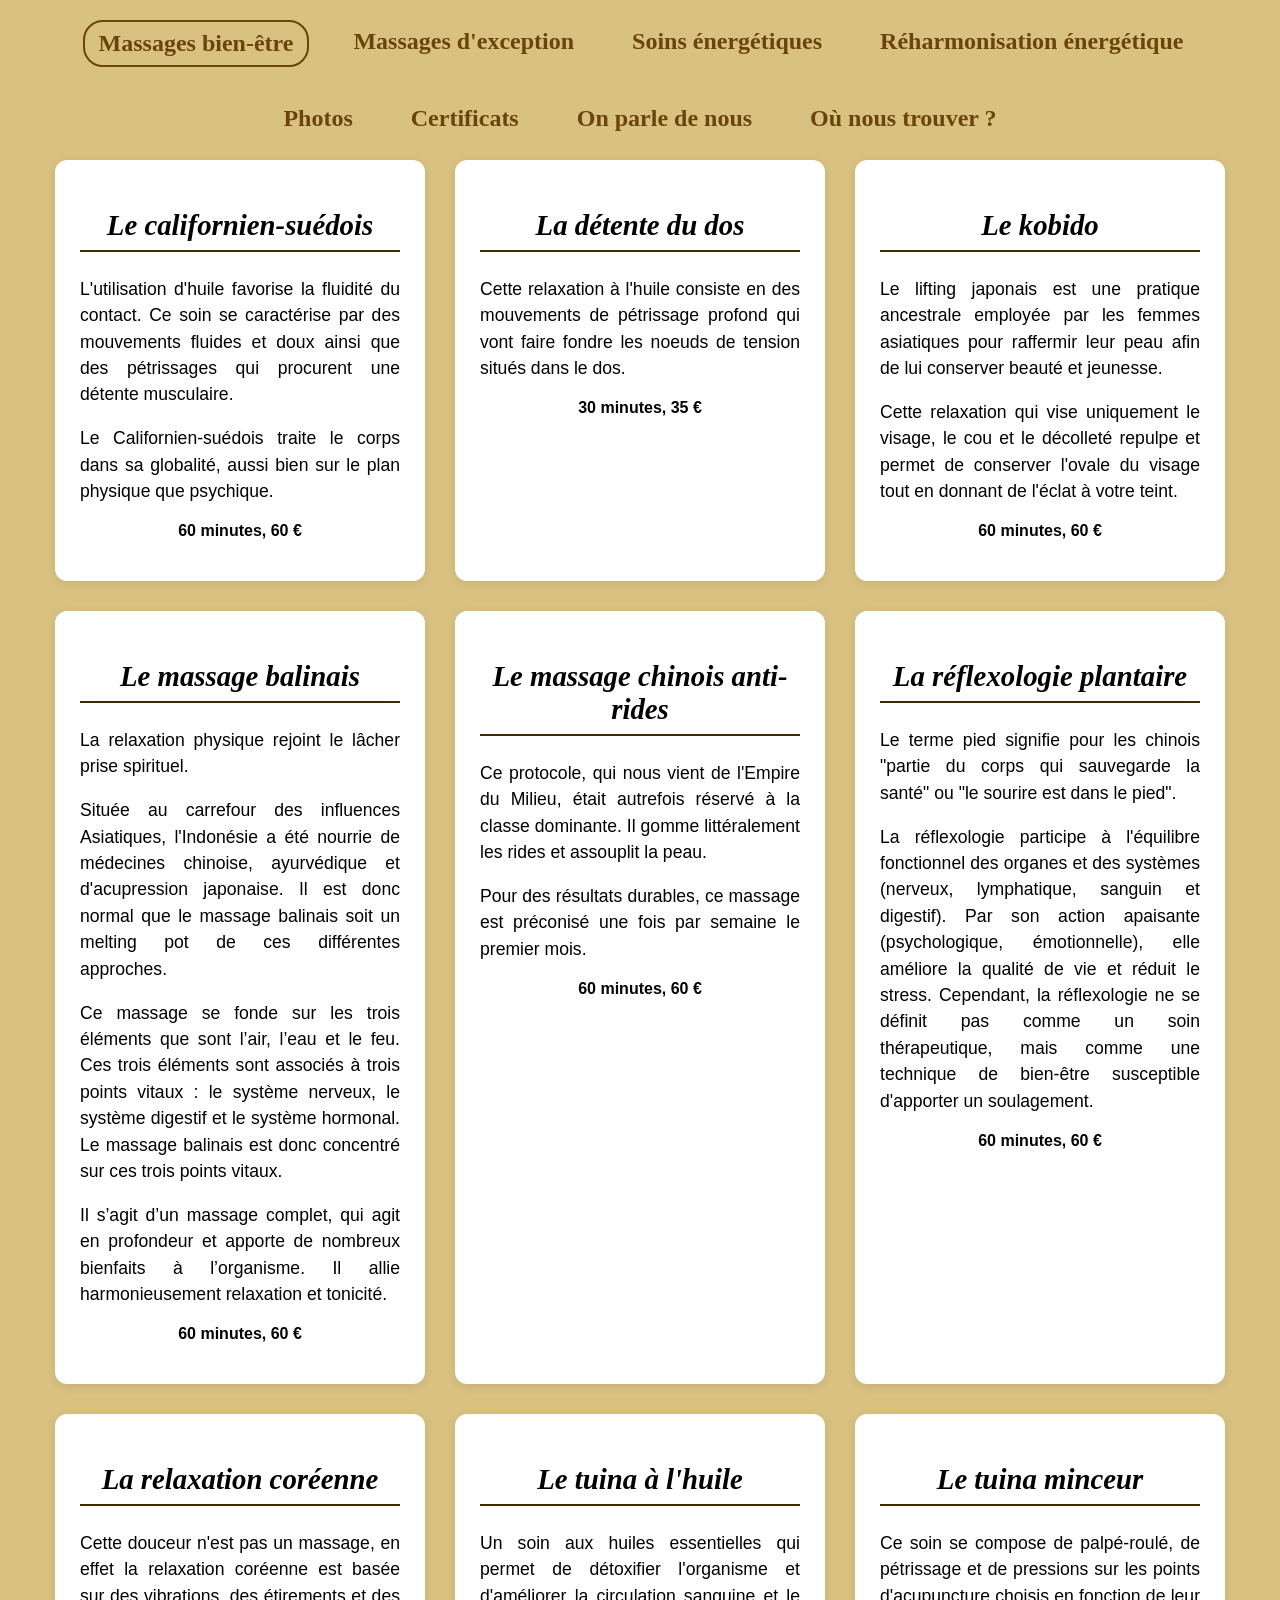
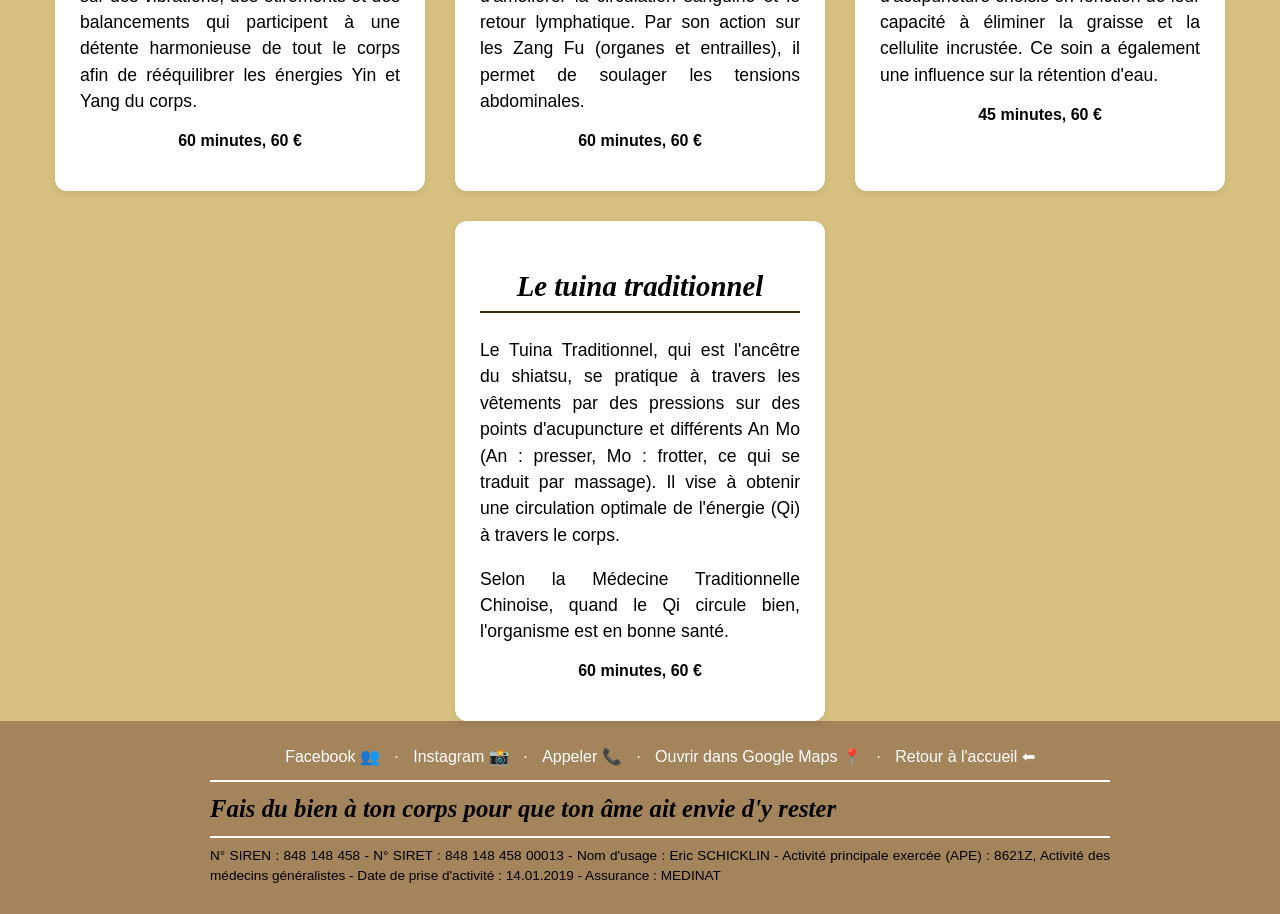
==== bien.html @ 59d07a3a "Update bien.html" ====
<section id="bien">
<hmtl lang="fr">
<head>
  <meta charset="UTF-8">
  <meta name="viewport" content="width=device-width, initial-scale=1.0">
  <title>Massages bien-être</title>
  <link rel="stylesheet" href="style.css">
</head>
<header>
  <nav class="main-nav">
    <a href="bienindex.html" class="nav-link active">Massages bien-être</a>
    <a href="exception.html" class="nav-link ">Massages d'exception</a>
    <a href="soin.html" class="nav-link">Soins énergétiques</a>
    <a href="reharmonisation.html" class="nav-link">Réharmonisation énergétique</a>
    <a href="photo.html" class="nav-link">Photos</a>
    <a href="certificat.html" class="nav-link">Certificats</a>
    <a href="parler.html" class="nav-link">On parle de nous</a>
    <a href="trouver.html" class="nav-link">Où nous trouver ?</a>
  </nav>
</header>

<body>
  
<div class="boxes">
  <div class="box">
    <h2>Le californien-suédois</h2>
    <p>L'utilisation d'huile favorise la fluidité du contact. Ce soin se caractérise par des mouvements fluides et doux ainsi que des pétrissages qui procurent une détente musculaire.</p>
<p>Le Californien-suédois traite le corps dans sa globalité, aussi bien sur le plan physique que psychique.</p>
  <h3>60 minutes, 60 €</h3>
  </div>
  <div class="box">
    <h2> La détente du dos</h2>
  <p>Cette relaxation à l'huile consiste en des mouvements de pétrissage profond qui vont faire fondre les noeuds de tension situés dans le dos.</p>
  <h3>30 minutes, 35 €</h3>
  </div>
  <div class="box">
    <h2>Le kobido</h2>
    <p>Le lifting japonais est une pratique ancestrale employée par les femmes asiatiques pour raffermir leur peau afin de lui conserver beauté et jeunesse.</p>
    <p>Cette relaxation qui vise uniquement le visage, le cou et le décolleté repulpe et permet de conserver l'ovale du visage tout en donnant de l'éclat à votre teint.</p>
  <h3>60 minutes, 60 €</h3>
  </div>
  <div class="box">
    <h2> Le massage balinais</h2>
    <p>La relaxation physique rejoint le lâcher prise spirituel.</p>
    <p>Située au carrefour des influences Asiatiques, l'Indonésie a été nourrie de médecines chinoise, ayurvédique et d'acupression japonaise. Il est donc normal que le massage balinais soit un melting pot de ces différentes approches.</p>
    <p>Ce massage se fonde sur les trois éléments que sont l’air, l’eau et le feu. Ces trois éléments sont associés à trois points vitaux : le système nerveux, le système digestif et le système hormonal. Le massage balinais est donc concentré sur ces trois points vitaux.</p>
    <p>Il s’agit d’un massage complet, qui agit en profondeur et apporte de nombreux bienfaits à l’organisme. Il allie harmonieusement relaxation et tonicité.</p>
  <h3>60 minutes, 60 €</h3>
  </div>
  <div class="box">
    <h2>Le massage chinois anti-rides</h2>
    <p>Ce protocole, qui nous vient de l'Empire du Milieu, était autrefois réservé à la classe dominante. Il gomme littéralement les rides et assouplit la peau.</p>
    <p>Pour des résultats durables, ce massage est préconisé une fois par semaine le premier mois.</p>
  <h3>60 minutes, 60 €</h3>
  </div>
  <div class="box">
    <h2> La réflexologie plantaire</h2>
  <p>Le terme pied signifie pour les chinois "partie du corps qui sauvegarde la santé" ou "le sourire est dans le pied".</p>
    <p>La réflexologie participe à l'équilibre fonctionnel des organes et des systèmes (nerveux, lymphatique, sanguin et digestif). Par son action apaisante (psychologique, émotionnelle), elle améliore la qualité de vie et réduit le stress. Cependant, la réflexologie ne se définit pas comme un soin thérapeutique, mais comme une technique de bien-être susceptible d'apporter un soulagement.</p>
  <h3>60 minutes, 60 €</h3>
  </div>
  <div class="box">
    <h2>La relaxation coréenne</h2>
    <p>Cette douceur n'est pas un massage, en effet la relaxation coréenne est basée sur des vibrations, des étirements et des balancements qui participent à une détente harmonieuse de tout le corps afin de rééquilibrer les énergies Yin et Yang du corps.</p>
  <h3>60 minutes, 60 €</h3>
  </div>
  <div class="box">
    <h2> Le tuina à l'huile</h2>
    <p>Un soin aux huiles essentielles qui permet de détoxifier l'organisme et d'améliorer la circulation sanguine et le retour lymphatique. Par son action sur les Zang Fu (organes et entrailles), il permet de soulager les tensions abdominales.</p>
  <h3>60 minutes, 60 €</h3>
  </div>
  <div class="box">
    <h2>Le tuina minceur</h2>
    <p>Ce soin se compose de palpé-roulé, de pétrissage et de pressions sur les points d'acupuncture choisis en fonction de leur capacité à éliminer la graisse et la cellulite incrustée. Ce soin a également une influence sur la rétention d'eau.</p>
  <h3>45 minutes, 60 €</h3>
  </div>
  <div class="box">
    <h2> Le tuina traditionnel</h2>
  <p>Le Tuina Traditionnel, qui est l'ancêtre du shiatsu, se pratique à travers les vêtements par des pressions sur des points d'acupuncture et différents An Mo (An : presser, Mo : frotter, ce qui se traduit par massage). Il vise à obtenir une circulation optimale de l'énergie (Qi) à travers le corps.</p>
    <p>Selon la Médecine Traditionnelle Chinoise, quand le Qi circule bien, l'organisme est en bonne santé.</p>
  <h3>60 minutes, 60 €</h3>
  </div>
</div>
</section>

<footer>
    <a href="https://www.facebook.com/salon.a.fleur.de.peau" target="_blank"> Facebook 👥</a> ·
    <a href="https://www.instagram.com/afleurdepeau.68/" target="_blank"> Instagram 📸</a> ·
  <a href="tel:+33613711003">Appeler 📞</a> ·
  <a href="https://maps.app.goo.gl/HhBs8NbL2Y42jHQ48" target="_blank">Ouvrir dans Google Maps 📍</a> ·
  <a href="index.html">Retour à l'accueil ⬅</a>
  <p class="footer-title2">Fais du bien à ton corps pour que ton âme ait envie d'y rester</p>
  <p class="footer-title">N° SIREN : 848 148 458 - N° SIRET : 848 148 458 00013 - Nom d'usage : Eric SCHICKLIN - Activité principale exercée (APE) : 8621Z, Activité des médecins généralistes - Date de prise d'activité : 14.01.2019 - Assurance : MEDINAT</p>
</footer>
</body>
</html>
---- style.css ----
/* =========================
   BASE
========================= */

body {
  font-family: "Poppins", sans-serif;
  background-color: #d9c281;
  color: #333;
  margin: 0;
  padding: 0;
  min-height: 100vh;
}

/* =========================
   NAVIGATION
========================= */

header {
  width: 100%;
}

.main-nav {
  display: flex;
  justify-content: center;
  flex-wrap: wrap;
  gap: 30px;
  padding: 20px;
}

.nav-link {
  text-decoration: none;
  font-family: "Cormorant Garamond", serif;
  font-weight: 600;
  font-size: 1.5em;
  color: #6a440c;
  padding: 8px 14px;
  transition: all 0.3s ease;
  text-align: center;
}

.nav-link.active {
  border: 2px solid #6a440c;
  border-radius: 20px;
}

.nav-link:hover {
  transform: scale(1.05);
  color: #c47f16;
}

/* =========================
   SECTIONS / CONTENU
========================= */

section {
  width: 100%;
}

.page-photos {
  width: 100%;
  padding: 40px 20px;
  box-sizing: border-box;
}

/* =========================
   BOXES
========================= */

.boxes {
  display: flex;
  justify-content: center;
  gap: 30px;
  flex-wrap: wrap;
  width: 100%;
}

.box {
  background-color: #ffffff;
  border-radius: 12px;
  padding: 25px;
  box-shadow: 0 2px 10px rgba(0,0,0,0.1);

  width: 100%;
  max-width: 320px;   /* largeur logique pour les photos */

  transition: transform 0.3s ease, box-shadow 0.3s ease;
}

.box:hover {
  transform: translateY(-4px);
  box-shadow: 0 6px 18px rgba(0,0,0,0.15);
}

.box img {
  max-width: 100%;
  height: auto;
  display: block;
  border-radius: 8px;
  cursor: pointer;
}

/* =========================
   TITRES & TEXTE
========================= */

h1 {
  color: #402a00;
  font-size: 2.9em;
  font-family: "Playfair Display", serif;
  font-style: italic;
  text-align: center;
}

h2 {
  color: black;
  border-bottom: 2px solid #402a00;
  padding-bottom: 8px;
  font-size: 1.8em;
  font-family: "Playfair Display", serif;
  font-style: italic;
  text-align: center;
}

h3 {
  color: #000;
  font-size: 1em;
  font-family: "Poppins", sans-serif;
  text-align: center;
}

p, li {
  color: black;
  font-size: 1.1em;
  text-align: justify;
  line-height: 1.5;
}

/* =========================
   FOOTER
========================= */

footer {
  width: 100%;
  background-color: #a4845b;
  color: white;
  padding: 20px;
  text-align: center;
}

footer a {
  color: #ffffff;
  text-decoration: none;
  margin: 6px 10px;
  display: inline-block;
}

footer a:hover {
  color: #d5c7b3;
}

footer p {
  margin: 8px auto;
  font-size: 0.85em;
  max-width: 900px;
}

.footer-title2 {
  font-weight: 600;
  border-top: 2px solid white;
  border-bottom: 2px solid white;
  padding: 8px 0;
  font-size: 1.55em;
  font-family: "Playfair Display", serif;
  font-style: italic;
}

/* =========================
   LIGHTBOX
========================= */

.lightbox {
  display: none;
  position: fixed;
  inset: 0;
  background: rgba(0, 0, 0, 0.85);
  z-index: 1000;

  display: flex;
  justify-content: center;
  align-items: center;
}

#lightbox-img {
  max-width: 90%;
  max-height: 85%;
  border-radius: 12px;
}

.lightbox .close,
.lightbox .prev,
.lightbox .next {
  position: absolute;
  color: white;
  cursor: pointer;
  user-select: none;
}

.lightbox .close {
  top: 20px;
  right: 30px;
  font-size: 40px;
}

.lightbox .prev {
  left: 30px;
  font-size: 50px;
}

.lightbox .next {
  right: 30px;
  font-size: 50px;
}

/* =========================
   MOBILE
========================= */

@media (max-width: 768px) {

  .boxes {
    flex-direction: column;
    align-items: center;
    gap: 30px;
  }

  .box {
    max-width: 100%;
  }

  .nav-link {
    font-size: 1.15em;
  }

  footer p {
    max-width: 100%;
  }
}
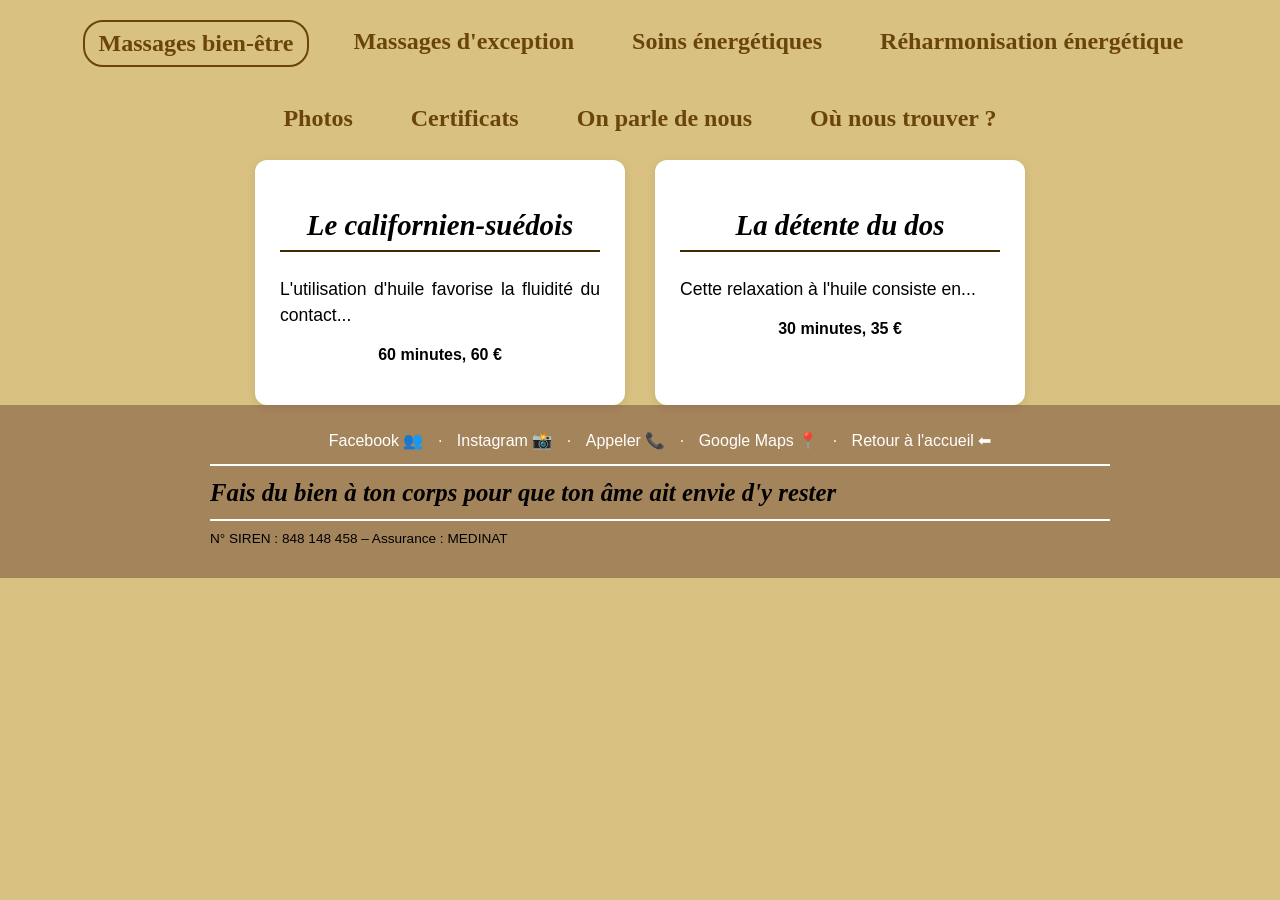
==== commit 26cb2f13: "Update bien.html" ====
--- a/bien.html
+++ b/bien.html
@@ -1,15 +1,19 @@
-<section id="bien">
-<hmtl lang="fr">
+<!DOCTYPE html>
+<html lang="fr">
+
 <head>
   <meta charset="UTF-8">
   <meta name="viewport" content="width=device-width, initial-scale=1.0">
   <title>Massages bien-être</title>
   <link rel="stylesheet" href="style.css">
 </head>
+
+<body>
+
 <header>
   <nav class="main-nav">
     <a href="bienindex.html" class="nav-link active">Massages bien-être</a>
-    <a href="exception.html" class="nav-link ">Massages d'exception</a>
+    <a href="exception.html" class="nav-link">Massages d'exception</a>
     <a href="soin.html" class="nav-link">Soins énergétiques</a>
     <a href="reharmonisation.html" class="nav-link">Réharmonisation énergétique</a>
     <a href="photo.html" class="nav-link">Photos</a>
@@ -19,78 +23,42 @@
   </nav>
 </header>
 
-<body>
-  
-<div class="boxes">
-  <div class="box">
-    <h2>Le californien-suédois</h2>
-    <p>L'utilisation d'huile favorise la fluidité du contact. Ce soin se caractérise par des mouvements fluides et doux ainsi que des pétrissages qui procurent une détente musculaire.</p>
-<p>Le Californien-suédois traite le corps dans sa globalité, aussi bien sur le plan physique que psychique.</p>
-  <h3>60 minutes, 60 €</h3>
-  </div>
-  <div class="box">
-    <h2> La détente du dos</h2>
-  <p>Cette relaxation à l'huile consiste en des mouvements de pétrissage profond qui vont faire fondre les noeuds de tension situés dans le dos.</p>
-  <h3>30 minutes, 35 €</h3>
-  </div>
-  <div class="box">
-    <h2>Le kobido</h2>
-    <p>Le lifting japonais est une pratique ancestrale employée par les femmes asiatiques pour raffermir leur peau afin de lui conserver beauté et jeunesse.</p>
-    <p>Cette relaxation qui vise uniquement le visage, le cou et le décolleté repulpe et permet de conserver l'ovale du visage tout en donnant de l'éclat à votre teint.</p>
-  <h3>60 minutes, 60 €</h3>
-  </div>
-  <div class="box">
-    <h2> Le massage balinais</h2>
-    <p>La relaxation physique rejoint le lâcher prise spirituel.</p>
-    <p>Située au carrefour des influences Asiatiques, l'Indonésie a été nourrie de médecines chinoise, ayurvédique et d'acupression japonaise. Il est donc normal que le massage balinais soit un melting pot de ces différentes approches.</p>
-    <p>Ce massage se fonde sur les trois éléments que sont l’air, l’eau et le feu. Ces trois éléments sont associés à trois points vitaux : le système nerveux, le système digestif et le système hormonal. Le massage balinais est donc concentré sur ces trois points vitaux.</p>
-    <p>Il s’agit d’un massage complet, qui agit en profondeur et apporte de nombreux bienfaits à l’organisme. Il allie harmonieusement relaxation et tonicité.</p>
-  <h3>60 minutes, 60 €</h3>
-  </div>
-  <div class="box">
-    <h2>Le massage chinois anti-rides</h2>
-    <p>Ce protocole, qui nous vient de l'Empire du Milieu, était autrefois réservé à la classe dominante. Il gomme littéralement les rides et assouplit la peau.</p>
-    <p>Pour des résultats durables, ce massage est préconisé une fois par semaine le premier mois.</p>
-  <h3>60 minutes, 60 €</h3>
-  </div>
-  <div class="box">
-    <h2> La réflexologie plantaire</h2>
-  <p>Le terme pied signifie pour les chinois "partie du corps qui sauvegarde la santé" ou "le sourire est dans le pied".</p>
-    <p>La réflexologie participe à l'équilibre fonctionnel des organes et des systèmes (nerveux, lymphatique, sanguin et digestif). Par son action apaisante (psychologique, émotionnelle), elle améliore la qualité de vie et réduit le stress. Cependant, la réflexologie ne se définit pas comme un soin thérapeutique, mais comme une technique de bien-être susceptible d'apporter un soulagement.</p>
-  <h3>60 minutes, 60 €</h3>
-  </div>
-  <div class="box">
-    <h2>La relaxation coréenne</h2>
-    <p>Cette douceur n'est pas un massage, en effet la relaxation coréenne est basée sur des vibrations, des étirements et des balancements qui participent à une détente harmonieuse de tout le corps afin de rééquilibrer les énergies Yin et Yang du corps.</p>
-  <h3>60 minutes, 60 €</h3>
-  </div>
-  <div class="box">
-    <h2> Le tuina à l'huile</h2>
-    <p>Un soin aux huiles essentielles qui permet de détoxifier l'organisme et d'améliorer la circulation sanguine et le retour lymphatique. Par son action sur les Zang Fu (organes et entrailles), il permet de soulager les tensions abdominales.</p>
-  <h3>60 minutes, 60 €</h3>
-  </div>
-  <div class="box">
-    <h2>Le tuina minceur</h2>
-    <p>Ce soin se compose de palpé-roulé, de pétrissage et de pressions sur les points d'acupuncture choisis en fonction de leur capacité à éliminer la graisse et la cellulite incrustée. Ce soin a également une influence sur la rétention d'eau.</p>
-  <h3>45 minutes, 60 €</h3>
-  </div>
-  <div class="box">
-    <h2> Le tuina traditionnel</h2>
-  <p>Le Tuina Traditionnel, qui est l'ancêtre du shiatsu, se pratique à travers les vêtements par des pressions sur des points d'acupuncture et différents An Mo (An : presser, Mo : frotter, ce qui se traduit par massage). Il vise à obtenir une circulation optimale de l'énergie (Qi) à travers le corps.</p>
-    <p>Selon la Médecine Traditionnelle Chinoise, quand le Qi circule bien, l'organisme est en bonne santé.</p>
-  <h3>60 minutes, 60 €</h3>
-  </div>
-</div>
-</section>
+<main>
+  <section id="bien">
+    <div class="boxes">
+
+      <div class="box">
+        <h2>Le californien-suédois</h2>
+        <p>L'utilisation d'huile favorise la fluidité du contact...</p>
+        <h3>60 minutes, 60 €</h3>
+      </div>
+
+      <div class="box">
+        <h2>La détente du dos</h2>
+        <p>Cette relaxation à l'huile consiste en...</p>
+        <h3>30 minutes, 35 €</h3>
+      </div>
+
+      <!-- toutes les autres box inchangées -->
+
+    </div>
+  </section>
+</main>
 
 <footer>
-    <a href="https://www.facebook.com/salon.a.fleur.de.peau" target="_blank"> Facebook 👥</a> ·
-    <a href="https://www.instagram.com/afleurdepeau.68/" target="_blank"> Instagram 📸</a> ·
+  <a href="https://www.facebook.com/salon.a.fleur.de.peau" target="_blank">Facebook 👥</a> ·
+  <a href="https://www.instagram.com/afleurdepeau.68/" target="_blank">Instagram 📸</a> ·
   <a href="tel:+33613711003">Appeler 📞</a> ·
-  <a href="https://maps.app.goo.gl/HhBs8NbL2Y42jHQ48" target="_blank">Ouvrir dans Google Maps 📍</a> ·
+  <a href="https://maps.app.goo.gl/HhBs8NbL2Y42jHQ48" target="_blank">Google Maps 📍</a> ·
   <a href="index.html">Retour à l'accueil ⬅</a>
-  <p class="footer-title2">Fais du bien à ton corps pour que ton âme ait envie d'y rester</p>
-  <p class="footer-title">N° SIREN : 848 148 458 - N° SIRET : 848 148 458 00013 - Nom d'usage : Eric SCHICKLIN - Activité principale exercée (APE) : 8621Z, Activité des médecins généralistes - Date de prise d'activité : 14.01.2019 - Assurance : MEDINAT</p>
+
+  <p class="footer-title2">
+    Fais du bien à ton corps pour que ton âme ait envie d'y rester
+  </p>
+  <p class="footer-title">
+    N° SIREN : 848 148 458 – Assurance : MEDINAT
+  </p>
 </footer>
+
 </body>
 </html>
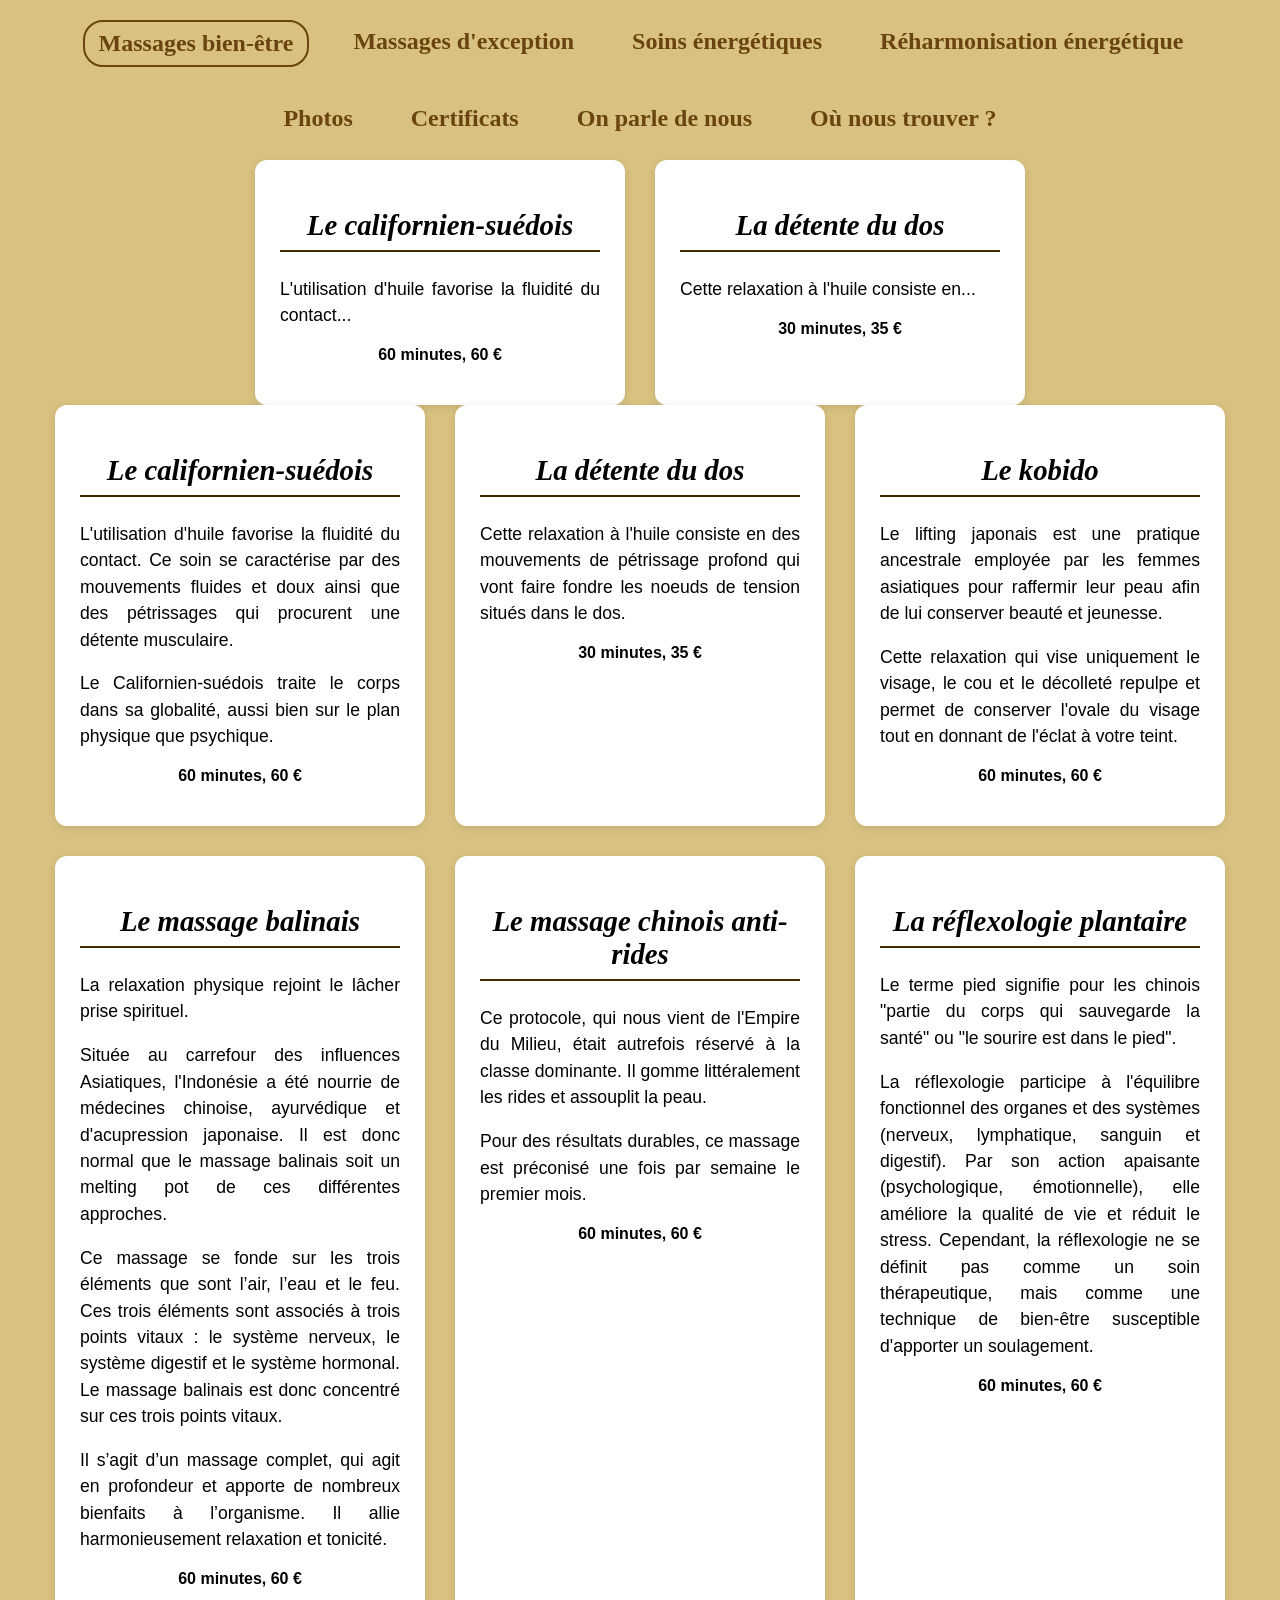
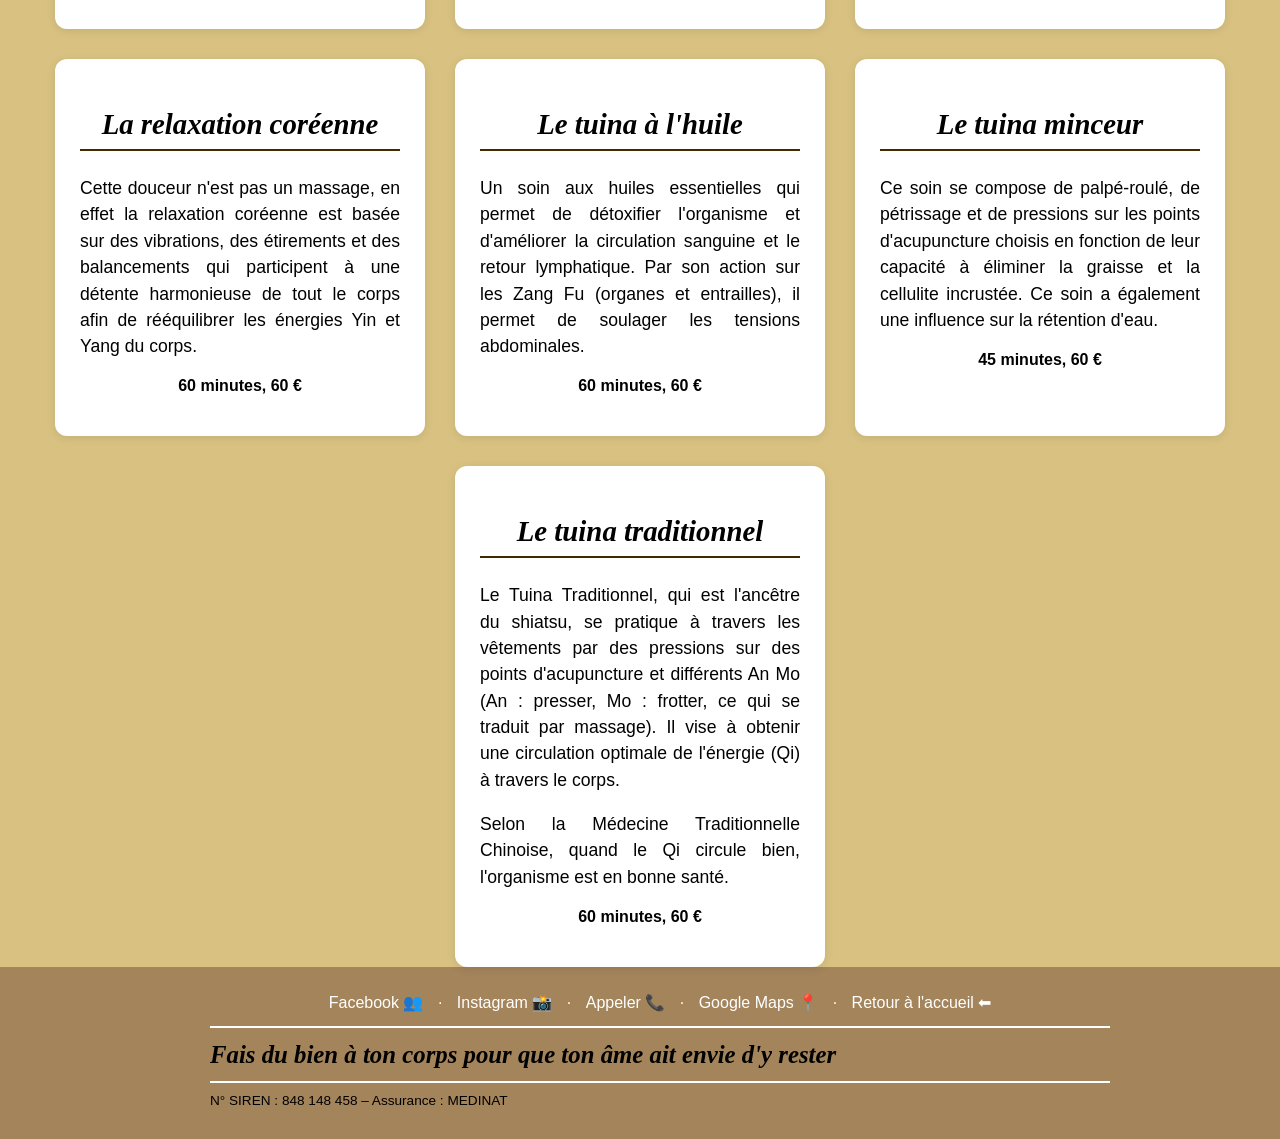
==== commit 12fec0bd: "Update bien.html" ====
--- a/bien.html
+++ b/bien.html
@@ -42,6 +42,63 @@
       <!-- toutes les autres box inchangées -->
 
     </div>
+<div class="boxes">
+  <div class="box">
+    <h2>Le californien-suédois</h2>
+    <p>L'utilisation d'huile favorise la fluidité du contact. Ce soin se caractérise par des mouvements fluides et doux ainsi que des pétrissages qui procurent une détente musculaire.</p> <p>Le Californien-suédois traite le corps dans sa globalité, aussi bien sur le plan physique que psychique.</p>
+    <h3>60 minutes, 60 €</h3>
+  </div>
+  <div class="box">
+    <h2> La détente du dos</h2>
+    <p>Cette relaxation à l'huile consiste en des mouvements de pétrissage profond qui vont faire fondre les noeuds de tension situés dans le dos.</p>
+    <h3>30 minutes, 35 €</h3>
+  </div>
+  <div class="box">
+    <h2>Le kobido</h2>
+    <p>Le lifting japonais est une pratique ancestrale employée par les femmes asiatiques pour raffermir leur peau afin de lui conserver beauté et jeunesse.</p>
+    <p>Cette relaxation qui vise uniquement le visage, le cou et le décolleté repulpe et permet de conserver l'ovale du visage tout en donnant de l'éclat à votre teint.</p>
+    <h3>60 minutes, 60 €</h3>
+  </div> <div class="box">
+    <h2> Le massage balinais</h2>
+    <p>La relaxation physique rejoint le lâcher prise spirituel.</p>
+    <p>Située au carrefour des influences Asiatiques, l'Indonésie a été nourrie de médecines chinoise, ayurvédique et d'acupression japonaise. Il est donc normal que le massage balinais soit un melting pot de ces différentes approches.</p>
+    <p>Ce massage se fonde sur les trois éléments que sont l’air, l’eau et le feu. Ces trois éléments sont associés à trois points vitaux : le système nerveux, le système digestif et le système hormonal. Le massage balinais est donc concentré sur ces trois points vitaux.</p>
+    <p>Il s’agit d’un massage complet, qui agit en profondeur et apporte de nombreux bienfaits à l’organisme. Il allie harmonieusement relaxation et tonicité.</p>
+    <h3>60 minutes, 60 €</h3>
+  </div>
+  <div class="box">
+    <h2>Le massage chinois anti-rides</h2>
+    <p>Ce protocole, qui nous vient de l'Empire du Milieu, était autrefois réservé à la classe dominante. Il gomme littéralement les rides et assouplit la peau.</p>
+    <p>Pour des résultats durables, ce massage est préconisé une fois par semaine le premier mois.</p>
+    <h3>60 minutes, 60 €</h3>
+  </div>
+  <div class="box">
+    <h2>La réflexologie plantaire</h2>
+    <p>Le terme pied signifie pour les chinois "partie du corps qui sauvegarde la santé" ou "le sourire est dans le pied".</p>
+    <p>La réflexologie participe à l'équilibre fonctionnel des organes et des systèmes (nerveux, lymphatique, sanguin et digestif). Par son action apaisante (psychologique, émotionnelle), elle améliore la qualité de vie et réduit le stress. Cependant, la réflexologie ne se définit pas comme un soin thérapeutique, mais comme une technique de bien-être susceptible d'apporter un soulagement.</p>
+    <h3>60 minutes, 60 €</h3>
+  </div>
+  <div class="box">
+    <h2>La relaxation coréenne</h2>
+    <p>Cette douceur n'est pas un massage, en effet la relaxation coréenne est basée sur des vibrations, des étirements et des balancements qui participent à une détente harmonieuse de tout le corps afin de rééquilibrer les énergies Yin et Yang du corps.</p>
+    <h3>60 minutes, 60 €</h3>
+  </div>
+  <div class="box">
+    <h2>Le tuina à l'huile</h2>
+    <p>Un soin aux huiles essentielles qui permet de détoxifier l'organisme et d'améliorer la circulation sanguine et le retour lymphatique. Par son action sur les Zang Fu (organes et entrailles), il permet de soulager les tensions abdominales.</p>
+    <h3>60 minutes, 60 €</h3>
+  </div>
+  <div class="box">
+    <h2>Le tuina minceur</h2>
+    <p>Ce soin se compose de palpé-roulé, de pétrissage et de pressions sur les points d'acupuncture choisis en fonction de leur capacité à éliminer la graisse et la cellulite incrustée. Ce soin a également une influence sur la rétention d'eau.</p>
+    <h3>45 minutes, 60 €</h3>
+  </div>
+  <div class="box">
+    <h2>Le tuina traditionnel</h2>
+    <p>Le Tuina Traditionnel, qui est l'ancêtre du shiatsu, se pratique à travers les vêtements par des pressions sur des points d'acupuncture et différents An Mo (An : presser, Mo : frotter, ce qui se traduit par massage). Il vise à obtenir une circulation optimale de l'énergie (Qi) à travers le corps.</p> <p>Selon la Médecine Traditionnelle Chinoise, quand le Qi circule bien, l'organisme est en bonne santé.</p>
+    <h3>60 minutes, 60 €</h3>
+  </div>
+</div>
   </section>
 </main>
 
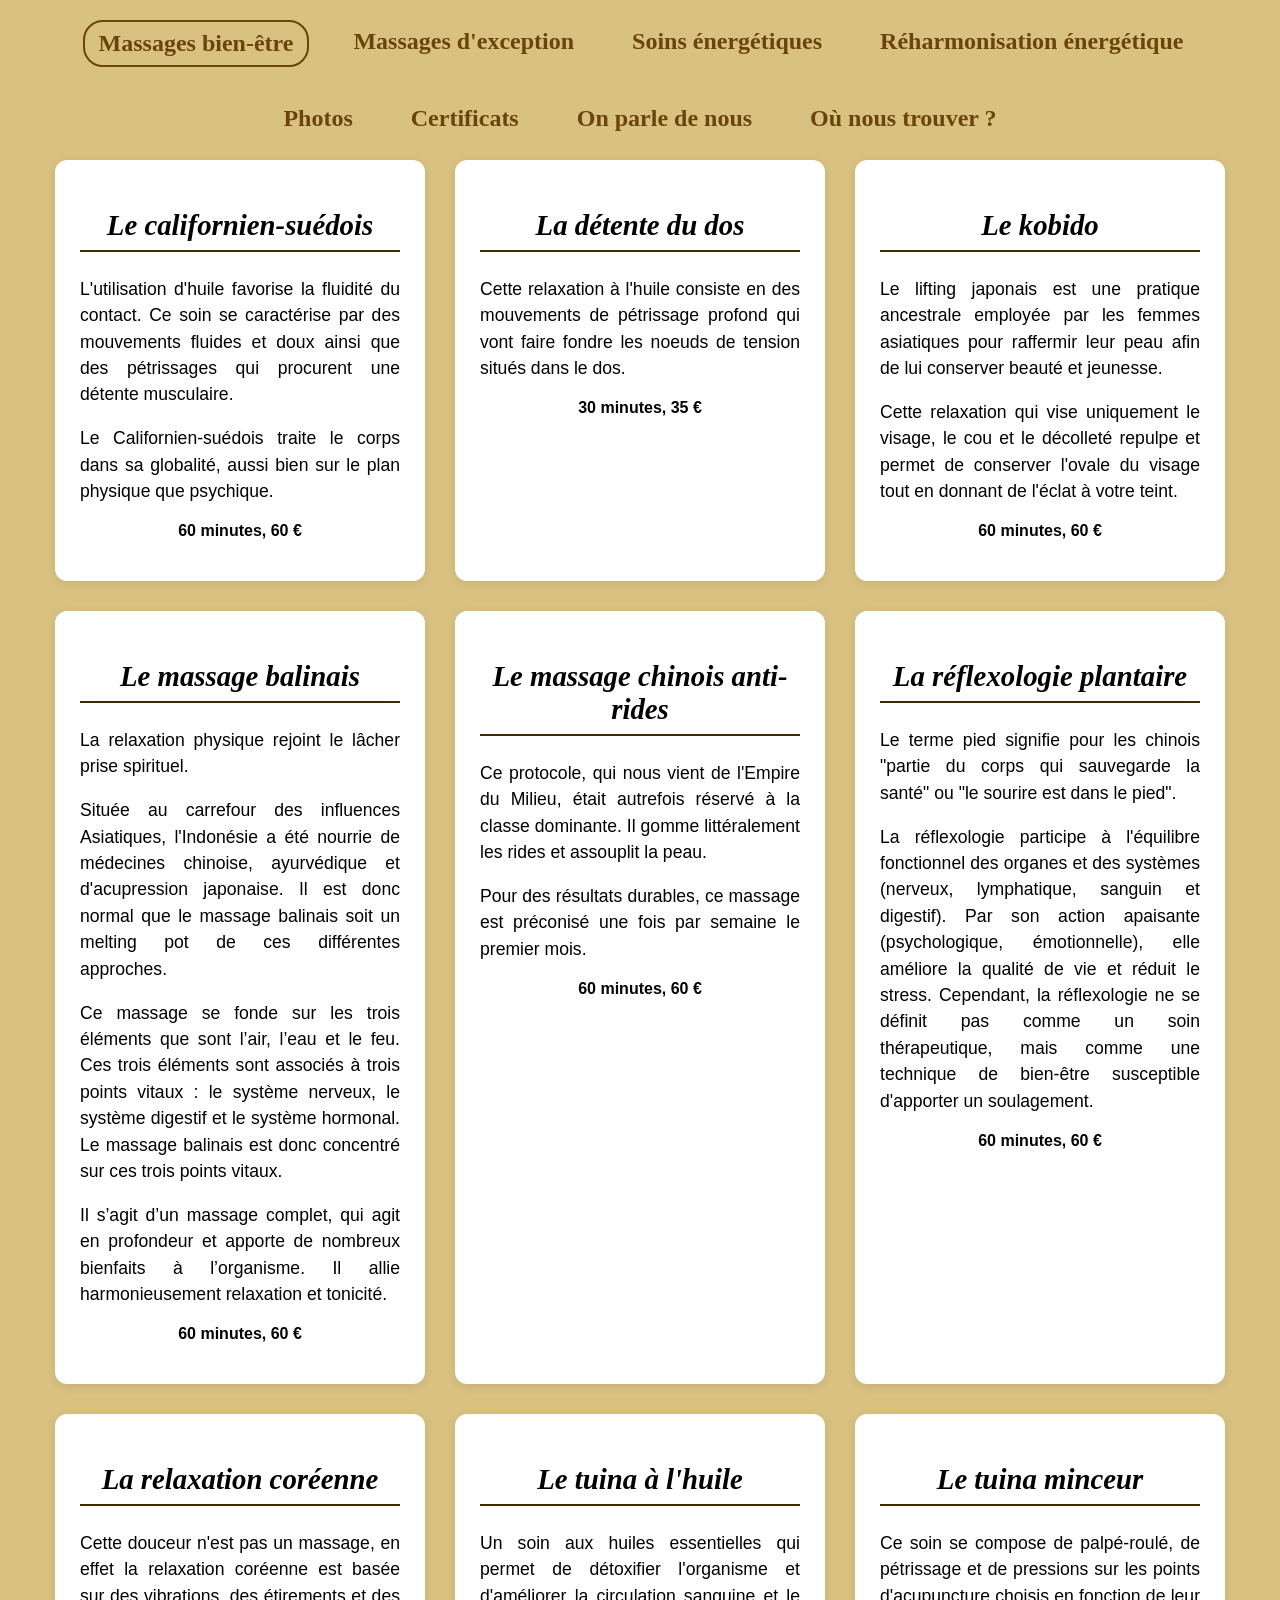
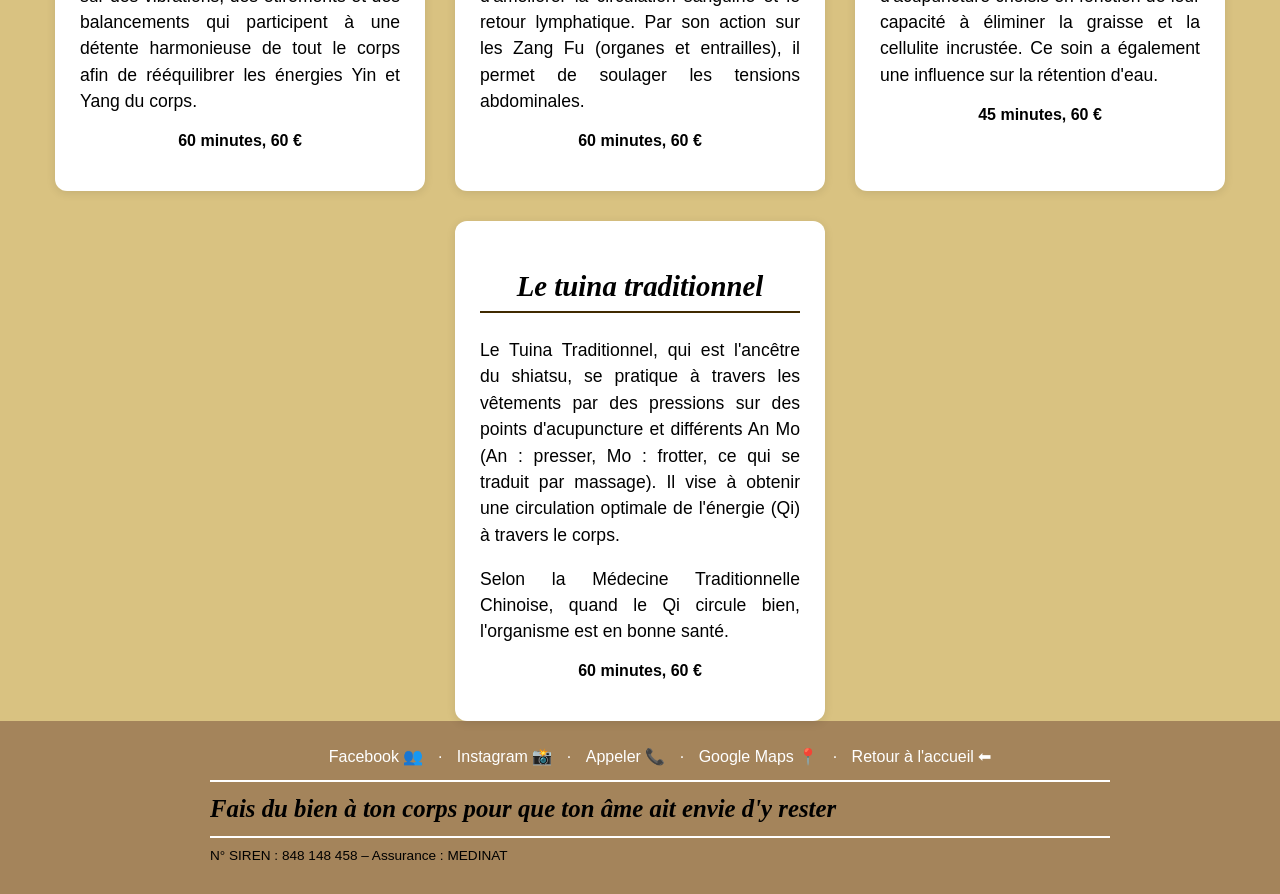
==== commit 0dd8a4c6: "Update bien.html" ====
--- a/bien.html
+++ b/bien.html
@@ -12,7 +12,7 @@
 
 <header>
   <nav class="main-nav">
-    <a href="bienindex.html" class="nav-link active">Massages bien-être</a>
+    <a href="bien.html" class="nav-link active">Massages bien-être</a>
     <a href="exception.html" class="nav-link">Massages d'exception</a>
     <a href="soin.html" class="nav-link">Soins énergétiques</a>
     <a href="reharmonisation.html" class="nav-link">Réharmonisation énergétique</a>
@@ -25,23 +25,7 @@
 
 <main>
   <section id="bien">
-    <div class="boxes">
 
-      <div class="box">
-        <h2>Le californien-suédois</h2>
-        <p>L'utilisation d'huile favorise la fluidité du contact...</p>
-        <h3>60 minutes, 60 €</h3>
-      </div>
-
-      <div class="box">
-        <h2>La détente du dos</h2>
-        <p>Cette relaxation à l'huile consiste en...</p>
-        <h3>30 minutes, 35 €</h3>
-      </div>
-
-      <!-- toutes les autres box inchangées -->
-
-    </div>
 <div class="boxes">
   <div class="box">
     <h2>Le californien-suédois</h2>
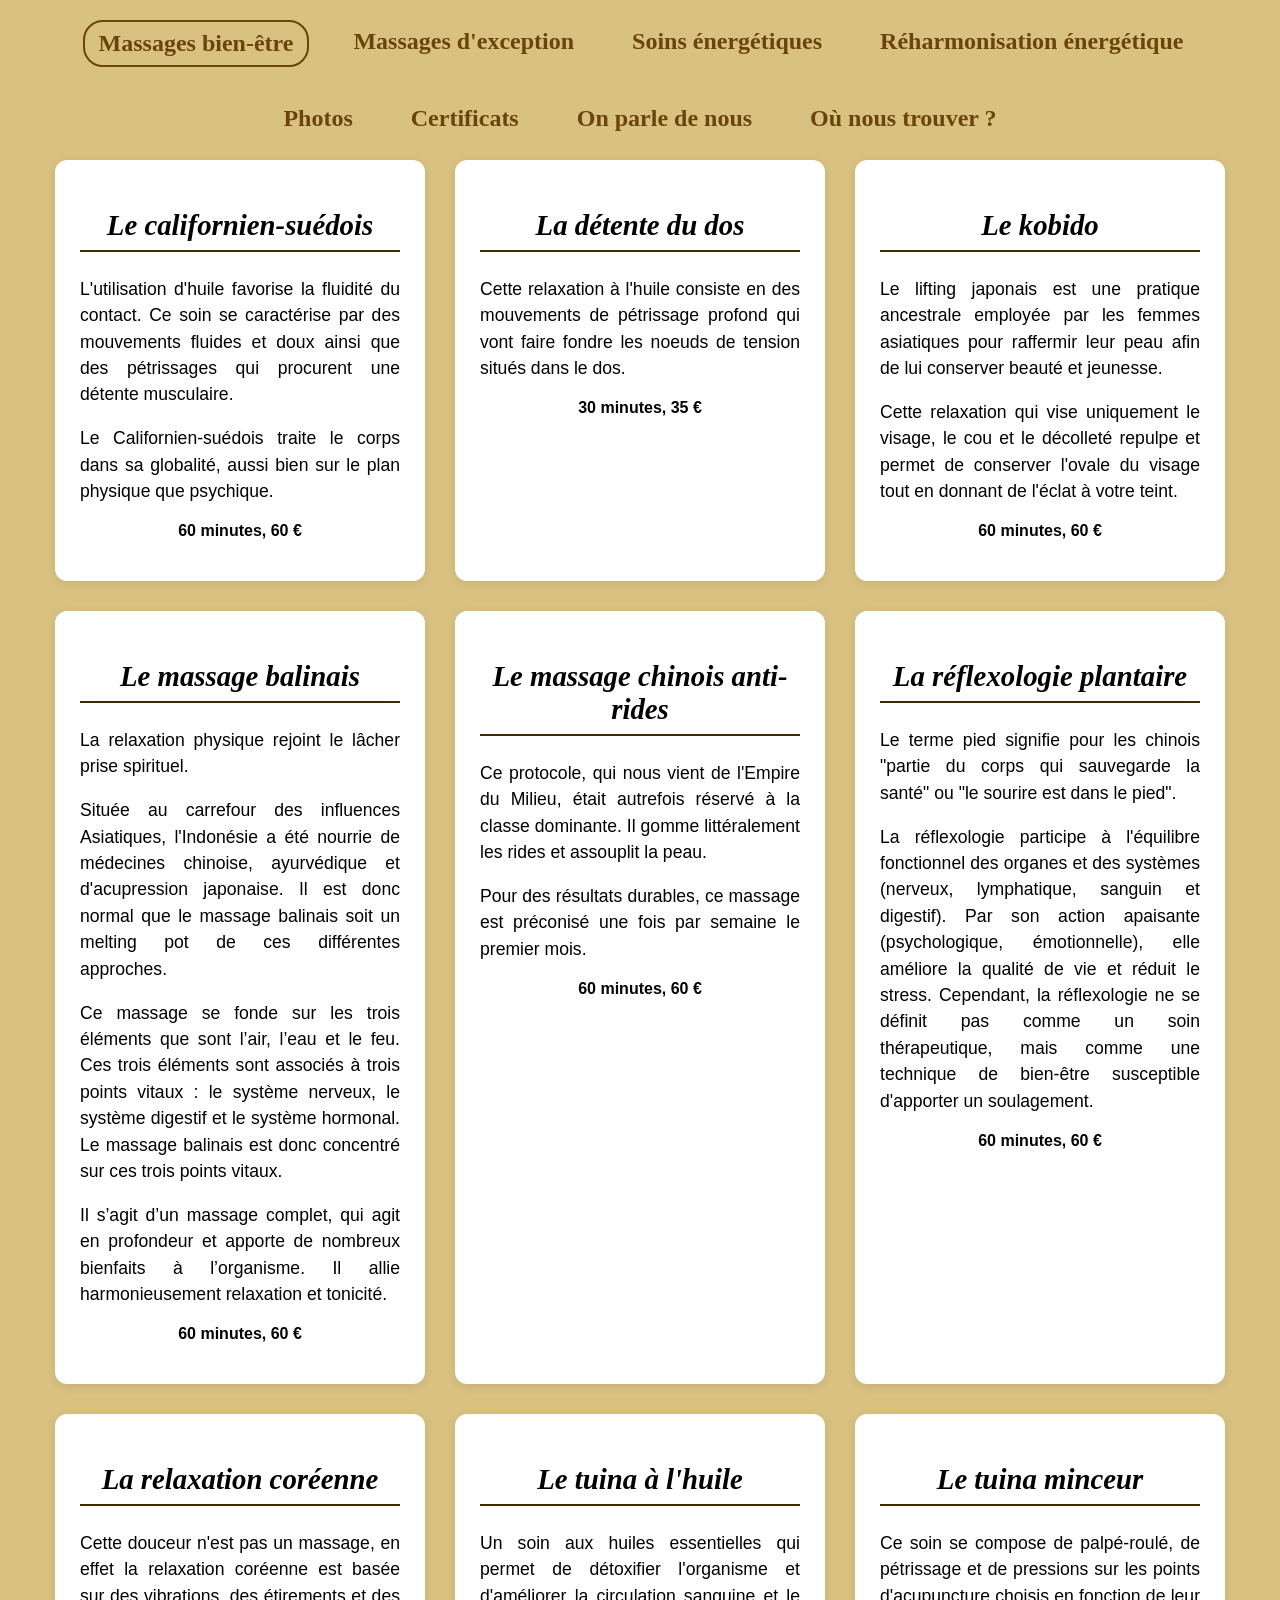
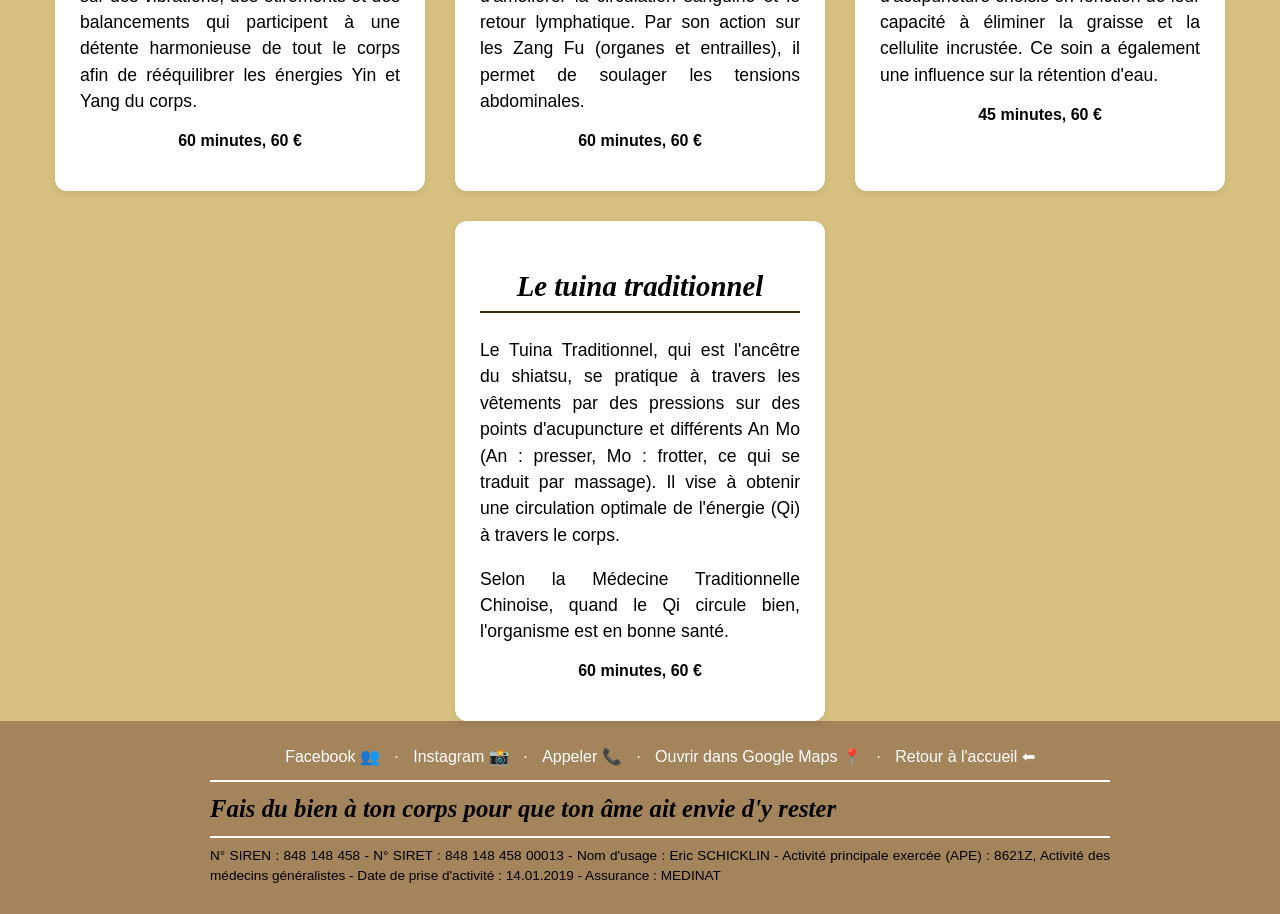
==== commit 67c8258c: "Update bien.html" ====
--- a/bien.html
+++ b/bien.html
@@ -87,18 +87,13 @@
 </main>
 
 <footer>
-  <a href="https://www.facebook.com/salon.a.fleur.de.peau" target="_blank">Facebook 👥</a> ·
-  <a href="https://www.instagram.com/afleurdepeau.68/" target="_blank">Instagram 📸</a> ·
+    <a href="https://www.facebook.com/salon.a.fleur.de.peau" target="_blank"> Facebook 👥</a> ·
+    <a href="https://www.instagram.com/afleurdepeau.68/" target="_blank"> Instagram 📸</a> ·
   <a href="tel:+33613711003">Appeler 📞</a> ·
-  <a href="https://maps.app.goo.gl/HhBs8NbL2Y42jHQ48" target="_blank">Google Maps 📍</a> ·
+  <a href="https://maps.app.goo.gl/HhBs8NbL2Y42jHQ48" target="_blank">Ouvrir dans Google Maps 📍</a> ·
   <a href="index.html">Retour à l'accueil ⬅</a>
-
-  <p class="footer-title2">
-    Fais du bien à ton corps pour que ton âme ait envie d'y rester
-  </p>
-  <p class="footer-title">
-    N° SIREN : 848 148 458 – Assurance : MEDINAT
-  </p>
+  <p class="footer-title2">Fais du bien à ton corps pour que ton âme ait envie d'y rester</p>
+  <p class="footer-title">N° SIREN : 848 148 458 - N° SIRET : 848 148 458 00013 - Nom d'usage : Eric SCHICKLIN - Activité principale exercée (APE) : 8621Z, Activité des médecins généralistes - Date de prise d'activité : 14.01.2019 - Assurance : MEDINAT</p>
 </footer>
 
 </body>
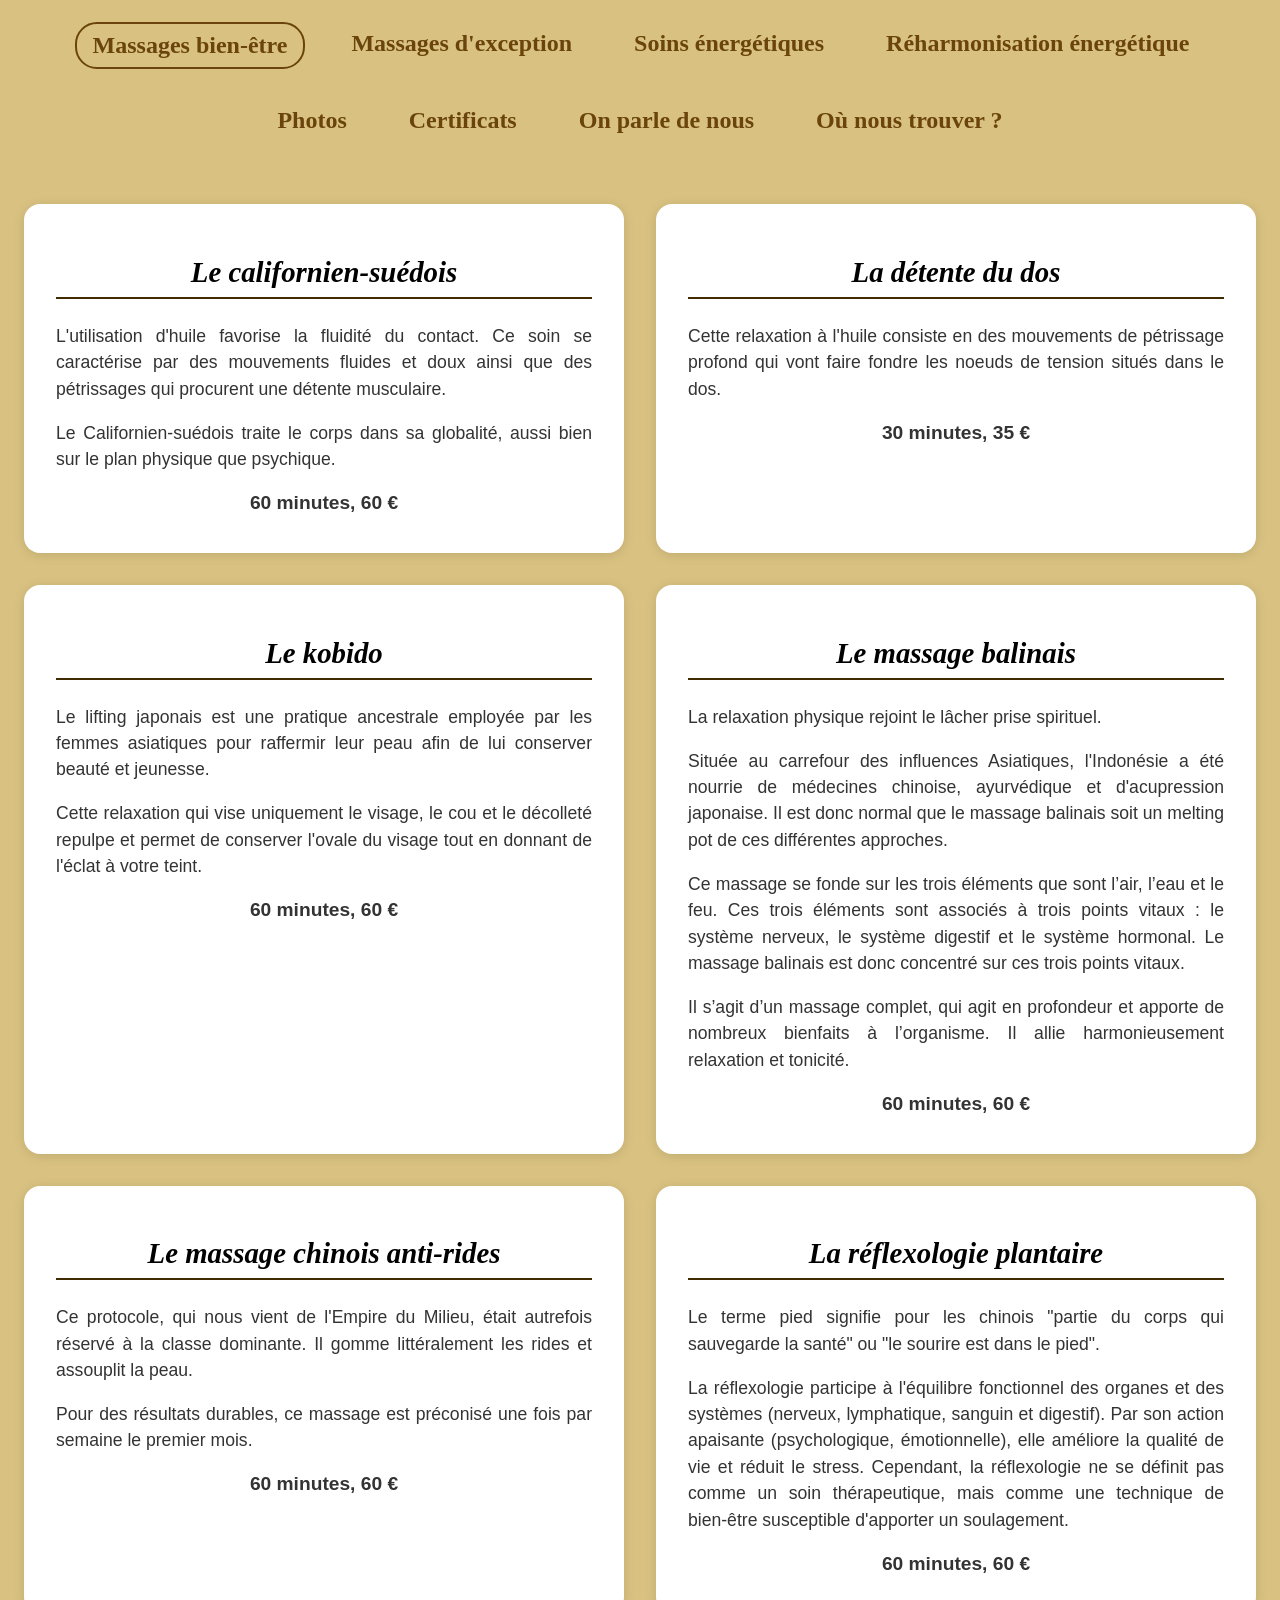
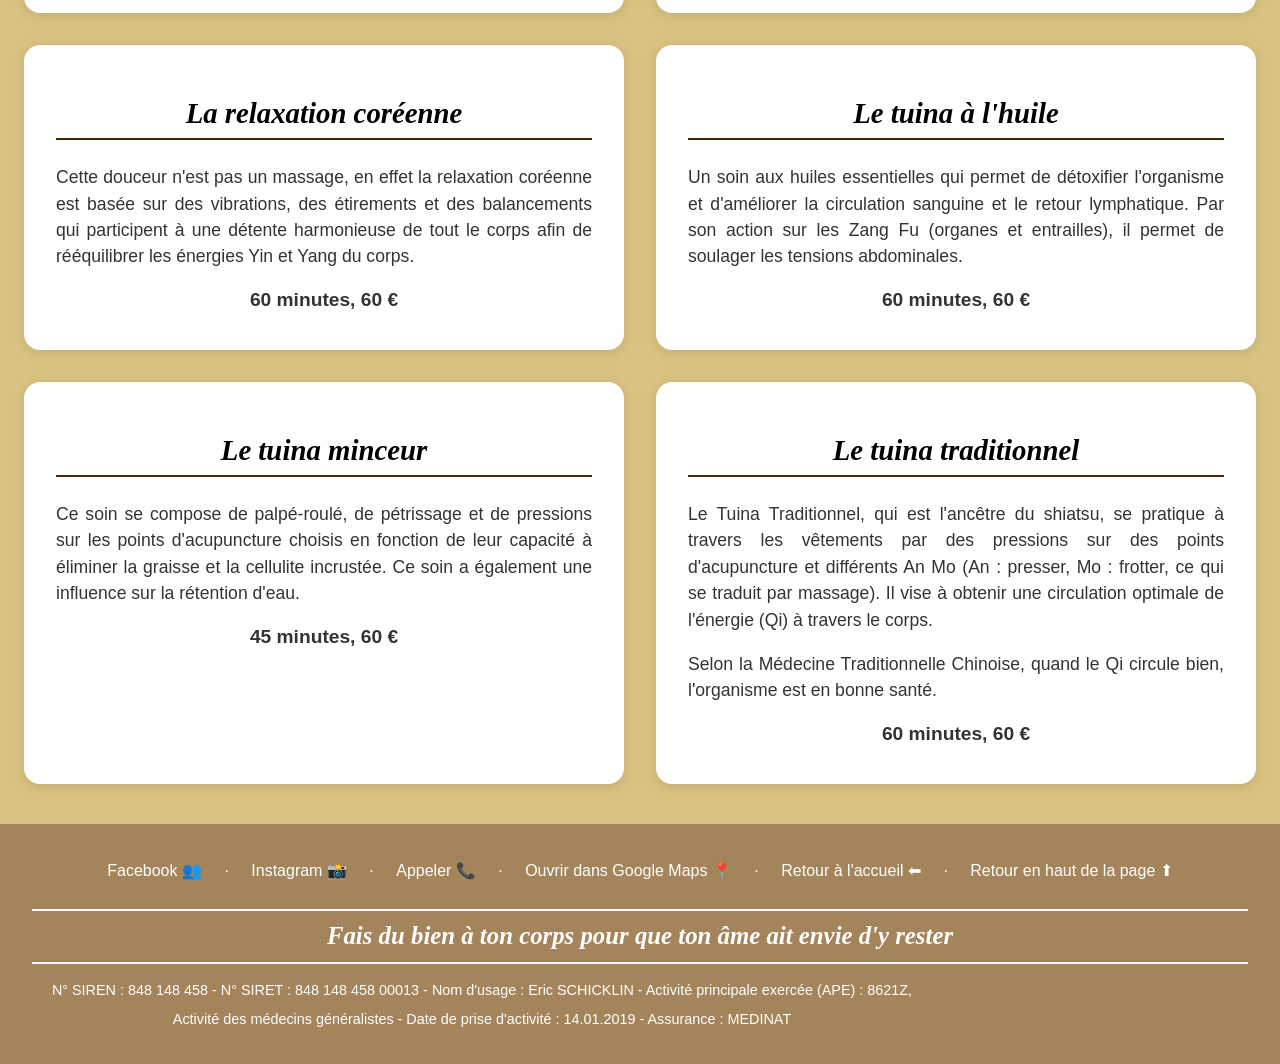
==== commit e6f1fa9c: "Update bien.html" ====
--- a/bien.html
+++ b/bien.html
@@ -91,7 +91,8 @@
     <a href="https://www.instagram.com/afleurdepeau.68/" target="_blank"> Instagram 📸</a> ·
   <a href="tel:+33613711003">Appeler 📞</a> ·
   <a href="https://maps.app.goo.gl/HhBs8NbL2Y42jHQ48" target="_blank">Ouvrir dans Google Maps 📍</a> ·
-  <a href="index.html">Retour à l'accueil ⬅</a>
+  <a href="index.html">Retour à l'accueil ⬅</a> ·
+  <a href="bien.html">Retour en haut de la page ⬆</a>
   <p class="footer-title2">Fais du bien à ton corps pour que ton âme ait envie d'y rester</p>
   <p class="footer-title">N° SIREN : 848 148 458 - N° SIRET : 848 148 458 00013 - Nom d'usage : Eric SCHICKLIN - Activité principale exercée (APE) : 8621Z, Activité des médecins généralistes - Date de prise d'activité : 14.01.2019 - Assurance : MEDINAT</p>
 </footer>
--- a/style.css
+++ b/style.css
@@ -1,6 +1,10 @@
 /* =========================
-   BASE
-========================= */
+   BASE GLOBALE
+========================= */
+
+* {
+  box-sizing: border-box;
+}
 
 body {
   font-family: "Poppins", sans-serif;
@@ -9,22 +13,24 @@
   margin: 0;
   padding: 0;
   min-height: 100vh;
+  display: flex;
+  flex-direction: column;
+}
+
+main {
+  flex: 1;
 }
 
 /* =========================
    NAVIGATION
 ========================= */
-
-header {
-  width: 100%;
-}
 
 .main-nav {
   display: flex;
   justify-content: center;
   flex-wrap: wrap;
   gap: 30px;
-  padding: 20px;
+  padding: 22px 20px;
 }
 
 .nav-link {
@@ -33,14 +39,14 @@
   font-weight: 600;
   font-size: 1.5em;
   color: #6a440c;
-  padding: 8px 14px;
+  padding: 8px 16px;
   transition: all 0.3s ease;
   text-align: center;
 }
 
 .nav-link.active {
   border: 2px solid #6a440c;
-  border-radius: 20px;
+  border-radius: 22px;
 }
 
 .nav-link:hover {
@@ -49,58 +55,7 @@
 }
 
 /* =========================
-   SECTIONS / CONTENU
-========================= */
-
-section {
-  width: 100%;
-}
-
-.page-photos {
-  width: 100%;
-  padding: 40px 20px;
-  box-sizing: border-box;
-}
-
-/* =========================
-   BOXES
-========================= */
-
-.boxes {
-  display: flex;
-  justify-content: center;
-  gap: 30px;
-  flex-wrap: wrap;
-  width: 100%;
-}
-
-.box {
-  background-color: #ffffff;
-  border-radius: 12px;
-  padding: 25px;
-  box-shadow: 0 2px 10px rgba(0,0,0,0.1);
-
-  width: 100%;
-  max-width: 320px;   /* largeur logique pour les photos */
-
-  transition: transform 0.3s ease, box-shadow 0.3s ease;
-}
-
-.box:hover {
-  transform: translateY(-4px);
-  box-shadow: 0 6px 18px rgba(0,0,0,0.15);
-}
-
-.box img {
-  max-width: 100%;
-  height: auto;
-  display: block;
-  border-radius: 8px;
-  cursor: pointer;
-}
-
-/* =========================
-   TITRES & TEXTE
+   TYPOGRAPHIE
 ========================= */
 
 h1 {
@@ -112,7 +67,7 @@
 }
 
 h2 {
-  color: black;
+  color: #000;
   border-bottom: 2px solid #402a00;
   padding-bottom: 8px;
   font-size: 1.8em;
@@ -122,27 +77,107 @@
 }
 
 h3 {
-  color: #000;
-  font-size: 1em;
-  font-family: "Poppins", sans-serif;
-  text-align: center;
+  font-size: 1.2em;
+  text-align: center;
+  line-height: 1.4;
+  margin: 8px 0;
 }
 
 p, li {
-  color: black;
   font-size: 1.1em;
   text-align: justify;
   line-height: 1.5;
+  hyphens: auto;
+}
+
+/* =========================
+   CONTENEUR BOXES (GLOBAL)
+========================= */
+
+.boxes {
+  display: flex;
+  flex-wrap: wrap;
+  justify-content: center;
+  gap: 32px;
+  padding: 40px 20px;
+}
+
+/* =========================
+   BOX STANDARD
+========================= */
+
+.box {
+  background-color: #ffffff;
+  border-radius: 16px;
+  padding: 28px 32px;
+  box-shadow: 0 2px 12px rgba(0,0,0,0.12);
+  max-width: 600px;
+  width: 100%;
+  transition: transform 0.3s ease, box-shadow 0.3s ease;
+}
+
+.box:hover {
+  transform: translateY(-4px);
+  box-shadow: 0 6px 18px rgba(0,0,0,0.15);
+}
+
+/* =========================
+   BOX PHOTOS
+========================= */
+
+.box.photo {
+  padding: 16px;
+  max-width: 420px;
+}
+
+.box img {
+  width: 100%;
+  height: auto;
+  display: block;
+  border-radius: 10px;
+  cursor: pointer;
+}
+
+/* =========================
+   PAGE ACCUEIL
+========================= */
+
+.home-content {
+  flex: 1;
+  display: flex;
+  justify-content: center;
+  align-items: center;
+  padding: 120px 40px;
+}
+
+.home-boxes {
+  display: flex;
+  gap: 45px;
+  justify-content: center;
+  flex-wrap: wrap;
+}
+
+.home-box {
+  background-color: #ffffff;
+  border-radius: 16px;
+  padding: 30px 36px;
+  box-shadow: 0 2px 12px rgba(0,0,0,0.12);
+  text-align: center;
+  min-width: 260px;
+}
+
+.home-box h3 {
+  font-size: 1.25em;
 }
 
 /* =========================
    FOOTER
 ========================= */
-
 footer {
   width: 100%;
   background-color: #a4845b;
   color: white;
+  padding: 15px 10px;
   padding: 20px;
   text-align: center;
 }
@@ -150,28 +185,51 @@
 footer a {
   color: #ffffff;
   text-decoration: none;
+  margin: 0 8px;
+  line-height: 1.6;
+  margin: 0 8px;
+  padding: 8px;
   margin: 6px 10px;
   display: inline-block;
 }
 
 footer a:hover {
+  text-decoration: none;
   color: #d5c7b3;
 }
 
 footer p {
+  margin: 4px 0;
+  color: #ffffff;
   margin: 8px auto;
   font-size: 0.85em;
+  font-family: "Poppins", sans-serif;
+  text-align: center;
+  line-height: 1.4;
+}
+
+.footer-title {
+  font-weight: 510;
+  font-size: 0.9em;
+  line-height: 2;
+  margin: 10px 12px;
   max-width: 900px;
+   text-align: center;
 }
 
 .footer-title2 {
   font-weight: 600;
+  color: white;
   border-top: 2px solid white;
   border-bottom: 2px solid white;
+  padding-bottom: 8px;
   padding: 8px 0;
   font-size: 1.55em;
   font-family: "Playfair Display", serif;
   font-style: italic;
+  text-align: center;
+  line-height: 1.4;
+  margin: 12px 12px;
 }
 
 /* =========================
@@ -179,21 +237,21 @@
 ========================= */
 
 .lightbox {
-  display: none;
+  display: none;               /* ✅ cachée au chargement */
   position: fixed;
   inset: 0;
-  background: rgba(0, 0, 0, 0.85);
+  background: rgba(0,0,0,0.85);
   z-index: 1000;
 
-  display: flex;
   justify-content: center;
   align-items: center;
 }
+
 
 #lightbox-img {
   max-width: 90%;
-  max-height: 85%;
-  border-radius: 12px;
+  max-height: 85vh;
+  border-radius: 14px;
 }
 
 .lightbox .close,
@@ -201,44 +259,61 @@
 .lightbox .next {
   position: absolute;
   color: white;
+  font-size: 40px;
   cursor: pointer;
-  user-select: none;
 }
 
 .lightbox .close {
   top: 20px;
   right: 30px;
-  font-size: 40px;
 }
 
 .lightbox .prev {
   left: 30px;
-  font-size: 50px;
 }
 
 .lightbox .next {
   right: 30px;
-  font-size: 50px;
-}
-
-/* =========================
-   MOBILE
+}
+
+/* =========================
+   VERSION MOBILE
 ========================= */
 
 @media (max-width: 768px) {
+
+  .main-nav {
+    gap: 12px;
+  }
+
+  .nav-link {
+    font-size: 1.15em;
+    padding: 6px 10px;
+  }
+
+  .home-content {
+    padding: 80px 20px;
+  }
+
+  .home-boxes {
+    flex-direction: column;
+    align-items: center;
+  }
+
+  .home-box {
+    width: 100%;
+    max-width: 420px;
+    padding: 22px 24px;
+  }
 
   .boxes {
     flex-direction: column;
-    align-items: center;
-    gap: 30px;
+    padding: 30px 20px;
   }
 
   .box {
     max-width: 100%;
-  }
-
-  .nav-link {
-    font-size: 1.15em;
+    padding: 24px;
   }
 
   footer p {
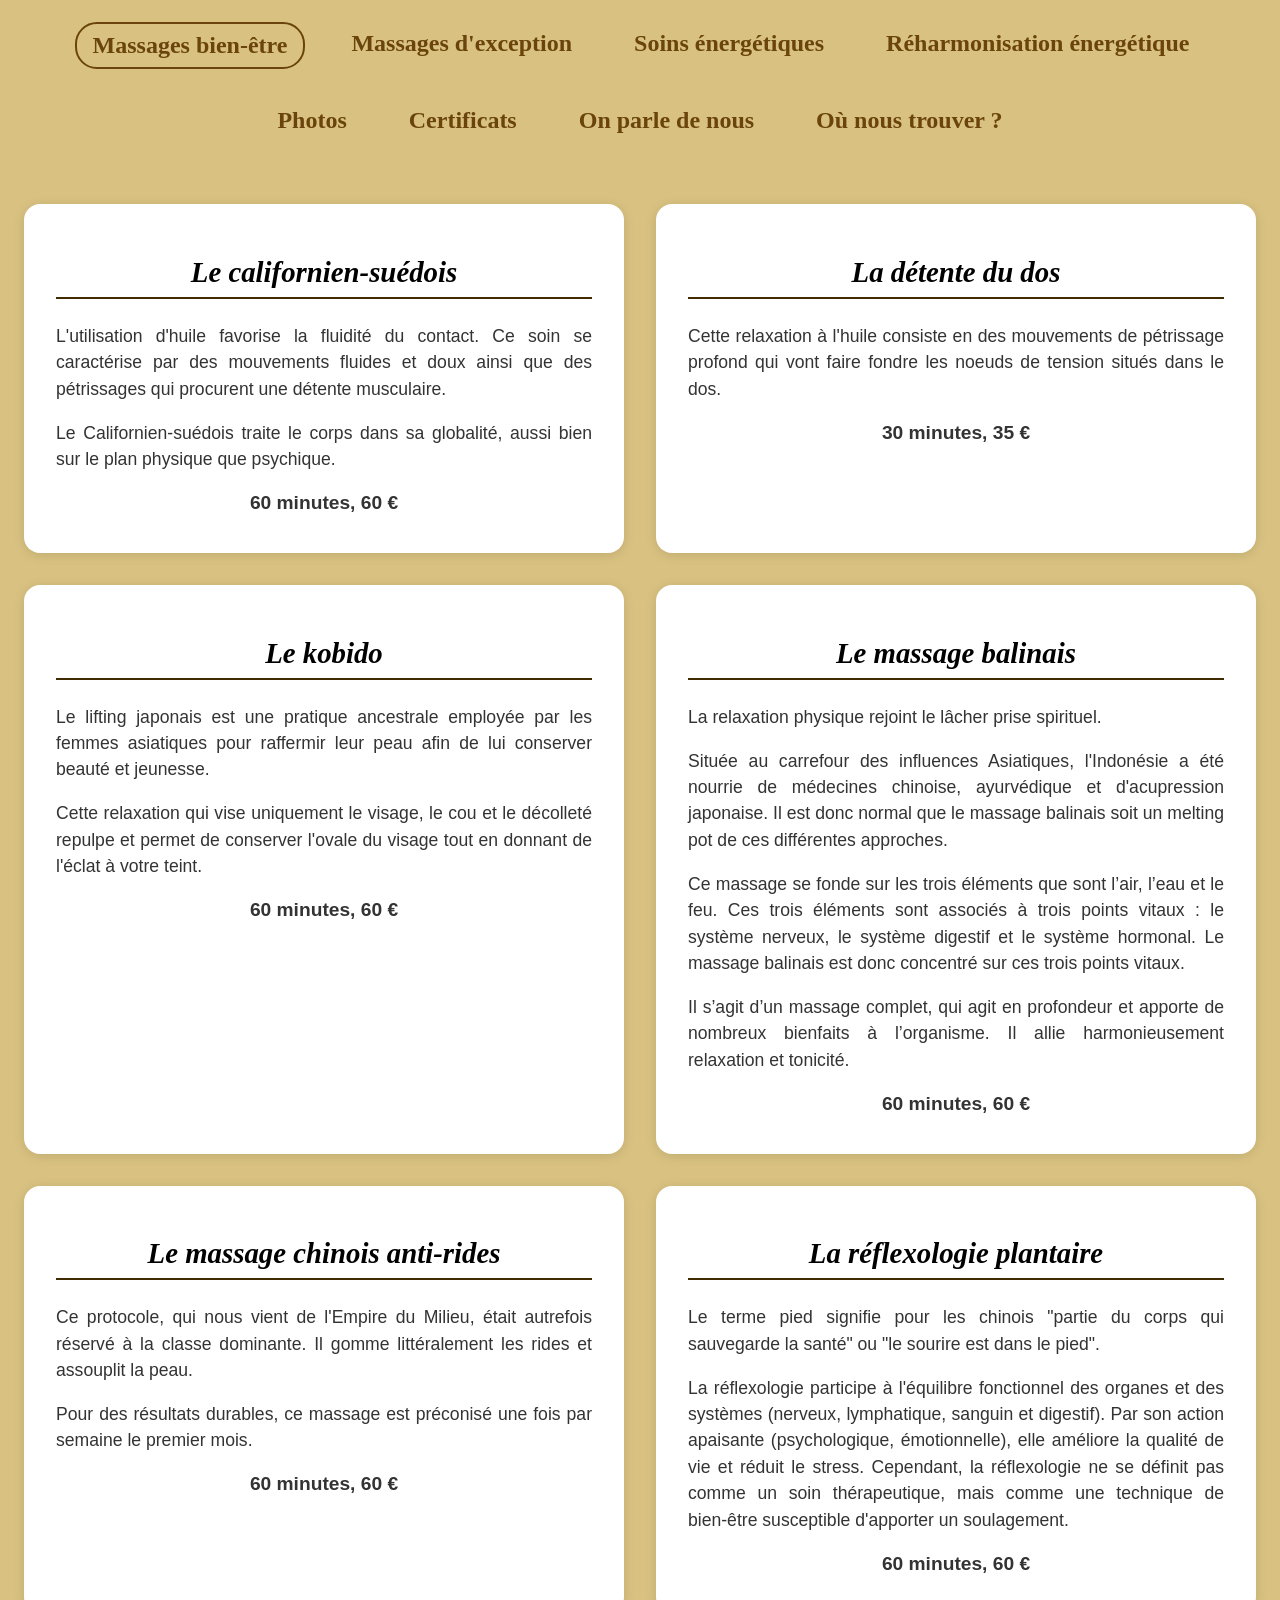
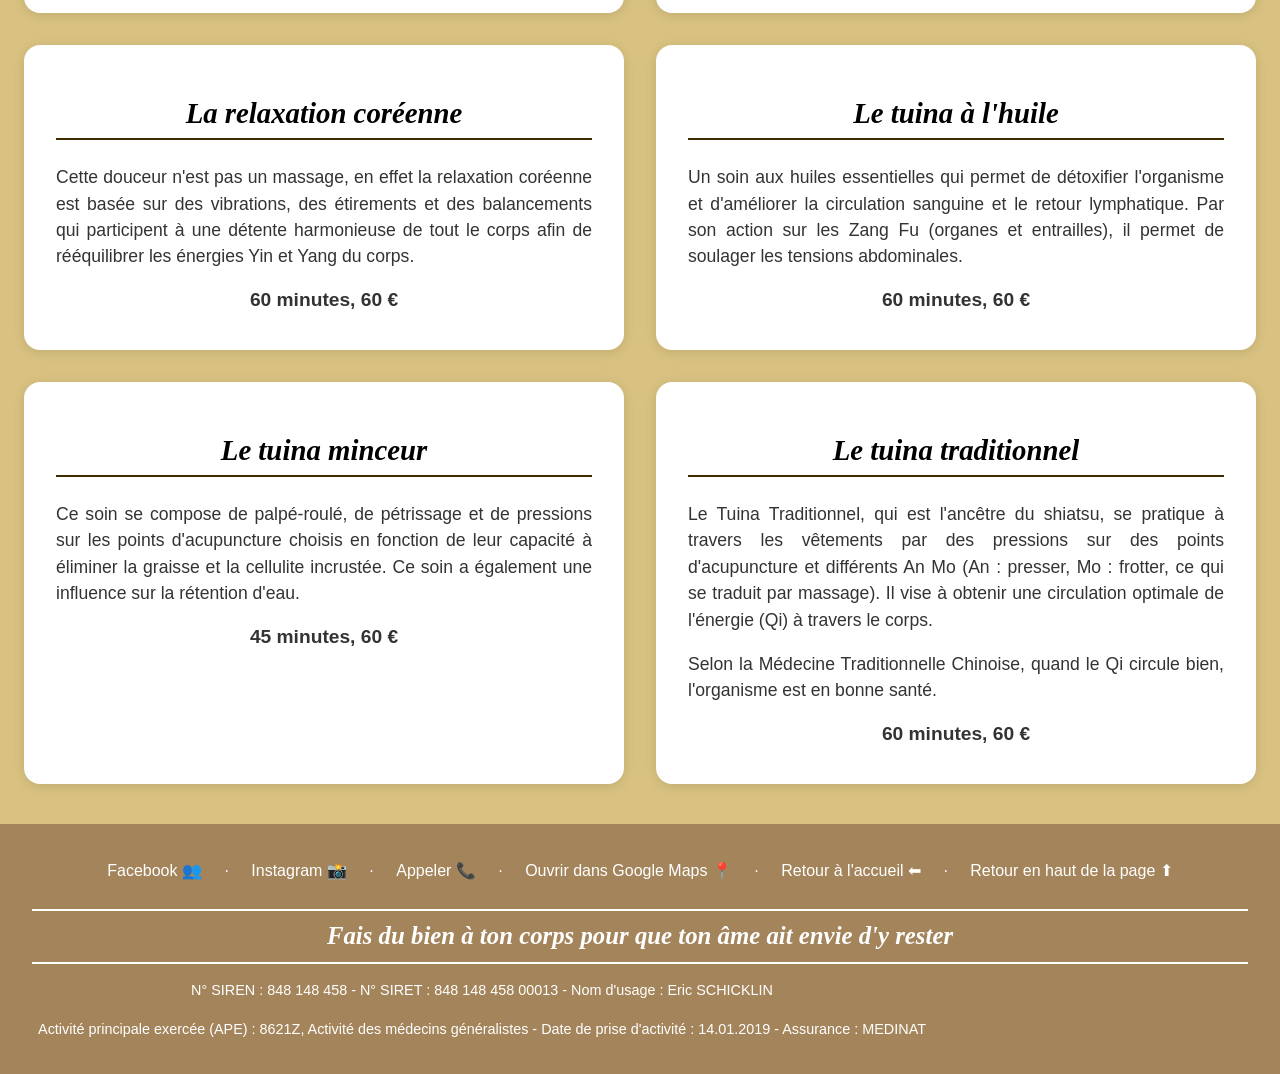
==== commit de463ab9: "Update bien.html" ====
--- a/bien.html
+++ b/bien.html
@@ -94,7 +94,8 @@
   <a href="index.html">Retour à l'accueil ⬅</a> ·
   <a href="bien.html">Retour en haut de la page ⬆</a>
   <p class="footer-title2">Fais du bien à ton corps pour que ton âme ait envie d'y rester</p>
-  <p class="footer-title">N° SIREN : 848 148 458 - N° SIRET : 848 148 458 00013 - Nom d'usage : Eric SCHICKLIN - Activité principale exercée (APE) : 8621Z, Activité des médecins généralistes - Date de prise d'activité : 14.01.2019 - Assurance : MEDINAT</p>
+  <p class="footer-title">N° SIREN : 848 148 458 - N° SIRET : 848 148 458 00013 - Nom d'usage : Eric SCHICKLIN</p>
+  <p class="footer-title">Activité principale exercée (APE) : 8621Z, Activité des médecins généralistes - Date de prise d'activité : 14.01.2019 - Assurance : MEDINAT</p>
 </footer>
 
 </body>
--- a/style.css
+++ b/style.css
@@ -214,7 +214,7 @@
   line-height: 2;
   margin: 10px 12px;
   max-width: 900px;
-   text-align: center;
+  text-align: center;
 }
 
 .footer-title2 {
